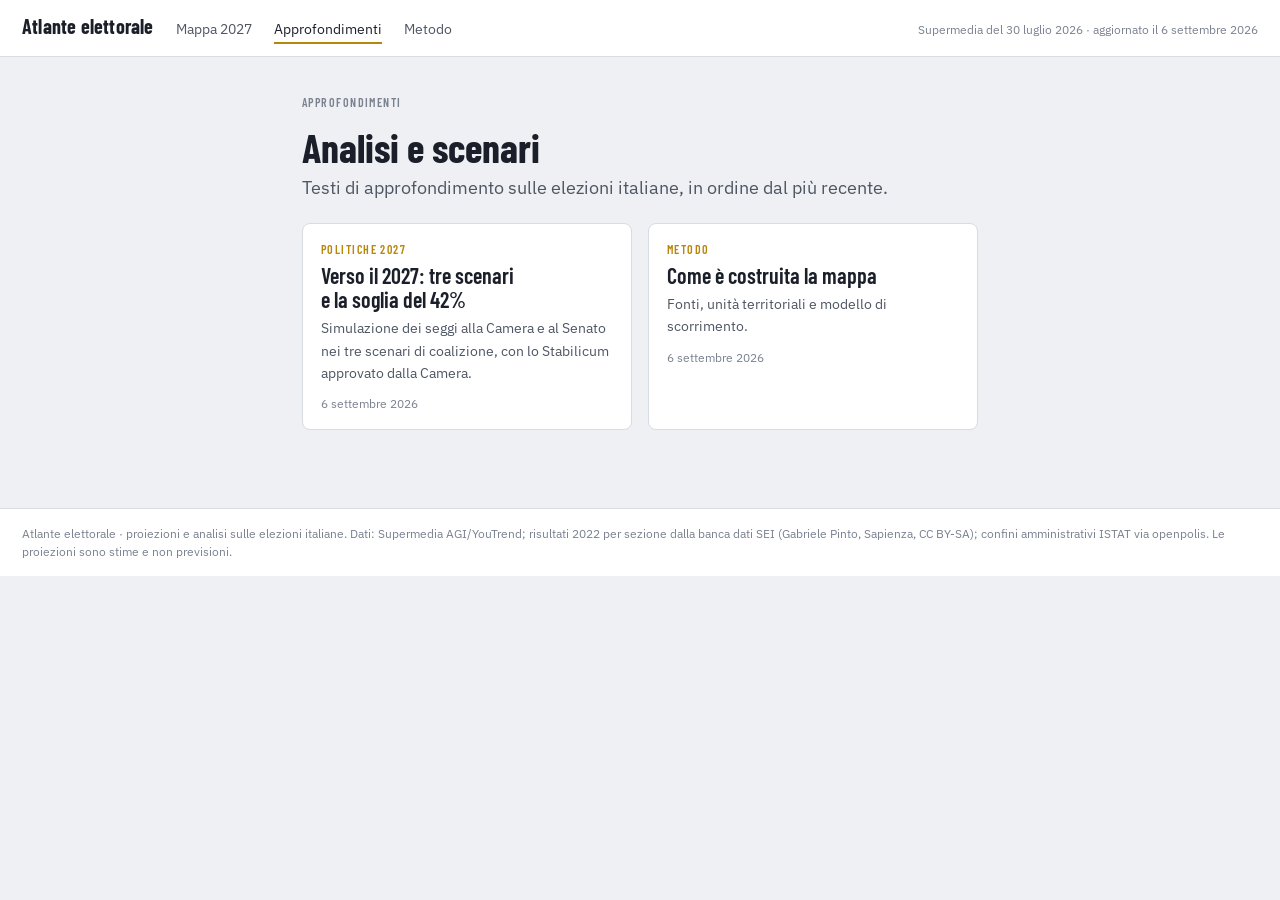
==== approfondimenti/index.html @ e2ca6565 "Add files via upload" ====
<!doctype html>
<html lang="it">
<head>
<meta charset="utf-8">
<meta name="viewport" content="width=device-width,initial-scale=1">
<title>Approfondimenti · Atlante elettorale</title>
<meta name="description" content="Analisi e scenari sulle elezioni italiane.">
<link rel="stylesheet" href="https://fonts.googleapis.com/css2?family=Barlow+Condensed:wght@500;600;700&family=IBM+Plex+Sans:ital,wght@0,400;0,500;0,600;1,400&display=swap">
<link rel="stylesheet" href="../assets/site.css">
</head>
<body><nav class="site-nav">
  <a class="brand" href="../index.html">Atlante elettorale</a>
  <a class="item" href="../mappa/index.html">Mappa 2027</a>
  <a class="item" href="../approfondimenti/index.html" aria-current="page">Approfondimenti</a>
  <a class="item" href="../approfondimenti/metodo.html">Metodo</a>
  <span class="right" id="site-updated"></span>
</nav><main class="prose">
<div class="meta">Approfondimenti</div>
<h1>Analisi e scenari</h1>
<p class="lede">Testi di approfondimento sulle elezioni italiane, in ordine dal più recente.</p>
<div class="cards">
  <a class="card" href="scenari-2027.html"><div class="k">Politiche 2027</div><h3>Verso il 2027: tre scenari e la soglia del 42%</h3><p>Simulazione dei seggi alla Camera e al Senato nei tre scenari di coalizione, con lo Stabilicum approvato dalla Camera.</p><div class="d">6 settembre 2026</div></a>
  <a class="card" href="metodo.html"><div class="k">Metodo</div><h3>Come è costruita la mappa</h3><p>Fonti, unità territoriali e modello di scorrimento.</p><div class="d">6 settembre 2026</div></a>
</div>
</main><footer class="site-footer">Atlante elettorale · proiezioni e analisi sulle elezioni italiane. Dati: Supermedia AGI/YouTrend; risultati 2022 per sezione dalla banca dati SEI (Gabriele Pinto, Sapienza, CC BY-SA); confini amministrativi ISTAT via openpolis. Le proiezioni sono stime e non previsioni.</footer><script>
fetch('../data/scenario.json?t='+Date.now()).then(r=>r.json()).then(s=>{const e=document.getElementById('site-updated'); if(e) e.textContent='Supermedia del '+s.supermedia.label+' · aggiornato il '+s.updatedLabel; document.querySelectorAll('[data-scenario]').forEach(x=>x.textContent=s.supermedia.label);}).catch(()=>{});
</script>
</body>
</html>
---- assets/site.css ----
/* Atlante elettorale — foglio di stile condiviso */

:root{
  --ground:#EEF0F3; --panel:#FFFFFF; --panel2:#F7F8FA; --line:#D7DBE2; --line2:#E6E9EE;
  --ink:#1B1F2A; --ink2:#4E5563; --muted:#7A8190;
  --csx:#C5303A; --cdx:#2C5AA8; --fn:#6E5A3B; --centro:#C99A2E; --other:#9AA1B1;
  --accent:#B8860B; --focus:#B8860B;
  --sel:#1B1F2A;
  --shadow:0 1px 2px rgba(20,25,40,.06),0 8px 24px rgba(20,25,40,.08);
}
@media (prefers-color-scheme:dark){
  :root:not([data-theme="light"]){
    --ground:#12151D; --panel:#1A1E29; --panel2:#20252F; --line:#2F3542; --line2:#272C38;
    --ink:#E9EBF0; --ink2:#B8BEC9; --muted:#8B93A3;
    --csx:#E0505A; --cdx:#5B87D6; --fn:#B39268; --centro:#D9B04C; --other:#6F7787;
    --accent:#D9B04C; --focus:#D9B04C; --sel:#F3F4F7;
    --shadow:0 1px 2px rgba(0,0,0,.4),0 8px 24px rgba(0,0,0,.35);
  }
}
:root[data-theme="dark"]{
  --ground:#12151D; --panel:#1A1E29; --panel2:#20252F; --line:#2F3542; --line2:#272C38;
  --ink:#E9EBF0; --ink2:#B8BEC9; --muted:#8B93A3;
  --csx:#E0505A; --cdx:#5B87D6; --fn:#B39268; --centro:#D9B04C; --other:#6F7787;
  --accent:#D9B04C; --focus:#D9B04C; --sel:#F3F4F7;
  --shadow:0 1px 2px rgba(0,0,0,.4),0 8px 24px rgba(0,0,0,.35);
}
*{box-sizing:border-box}
html,body{height:100%}
body{margin:0;background:var(--ground);color:var(--ink);font-family:"IBM Plex Sans",system-ui,-apple-system,"Segoe UI",Roboto,sans-serif;font-size:14px;line-height:1.45;-webkit-font-smoothing:antialiased}
h1,h2,h3{font-family:"Barlow Condensed","Arial Narrow",Arial,sans-serif;text-wrap:balance;margin:0}
.num{font-variant-numeric:tabular-nums}
a{color:inherit}
button{font:inherit;color:inherit}
:focus-visible{outline:2px solid var(--focus);outline-offset:2px}

.site-nav{display:flex;flex-wrap:wrap;align-items:baseline;gap:6px 22px;padding:12px 22px;border-bottom:1px solid var(--line);background:var(--panel)}
.site-nav .brand{font-family:"Barlow Condensed",Arial,sans-serif;font-weight:700;font-size:20px;letter-spacing:.01em;text-decoration:none;color:var(--ink)}
.site-nav a.item{color:var(--ink2);text-decoration:none;font-size:13.5px;padding:2px 0;border-bottom:2px solid transparent}
.site-nav a.item:hover,.site-nav a.item[aria-current="page"]{color:var(--ink);border-bottom-color:var(--accent)}
.site-nav .right{margin-left:auto;font-size:12px;color:var(--muted)}
.site-footer{border-top:1px solid var(--line);background:var(--panel);padding:16px 22px;font-size:12px;color:var(--muted)}
.site-footer a{color:inherit}
.prose{max-width:72ch;margin:0 auto;padding:36px 22px 60px;font-size:16px;line-height:1.6}
.prose h1{font-size:40px;font-weight:700;line-height:1.05;margin:0 0 6px}
.prose h2{font-size:26px;font-weight:600;margin:34px 0 8px}
.prose .lede{font-size:18px;color:var(--ink2);margin:0 0 20px}
.prose .meta{font-family:"Barlow Condensed",Arial,sans-serif;font-weight:600;font-size:12px;letter-spacing:.12em;text-transform:uppercase;color:var(--muted);margin-bottom:14px}
.prose p{margin:0 0 14px}
.prose table{width:100%;border-collapse:collapse;margin:14px 0 20px;font-size:14px;font-variant-numeric:tabular-nums}
.prose th{font-family:"Barlow Condensed",Arial,sans-serif;font-weight:600;letter-spacing:.06em;text-transform:uppercase;font-size:12px;color:var(--muted);text-align:left;padding:6px 8px 4px;border-bottom:1px solid var(--line)}
.prose td{padding:5px 8px;border-bottom:1px solid var(--line2)}
.prose th.n,.prose td.n{text-align:right}
.prose tr.tot td{font-weight:600;border-top:1px solid var(--line)}
.prose .tablewrap{overflow-x:auto}
.cards{display:grid;grid-template-columns:repeat(auto-fill,minmax(280px,1fr));gap:16px;margin:18px 0}
.card{display:block;text-decoration:none;color:inherit;border:1px solid var(--line);border-radius:8px;background:var(--panel);padding:16px 18px}
.card:hover{border-color:var(--ink2)}
.card .k{font-family:"Barlow Condensed",Arial,sans-serif;font-weight:600;font-size:12px;letter-spacing:.12em;text-transform:uppercase;color:var(--accent)}
.card h3{font-family:"Barlow Condensed",Arial,sans-serif;font-size:22px;font-weight:600;margin:4px 0 6px;line-height:1.1}
.card p{margin:0;font-size:14px;color:var(--ink2)}
.card .d{margin-top:10px;font-size:12px;color:var(--muted)}
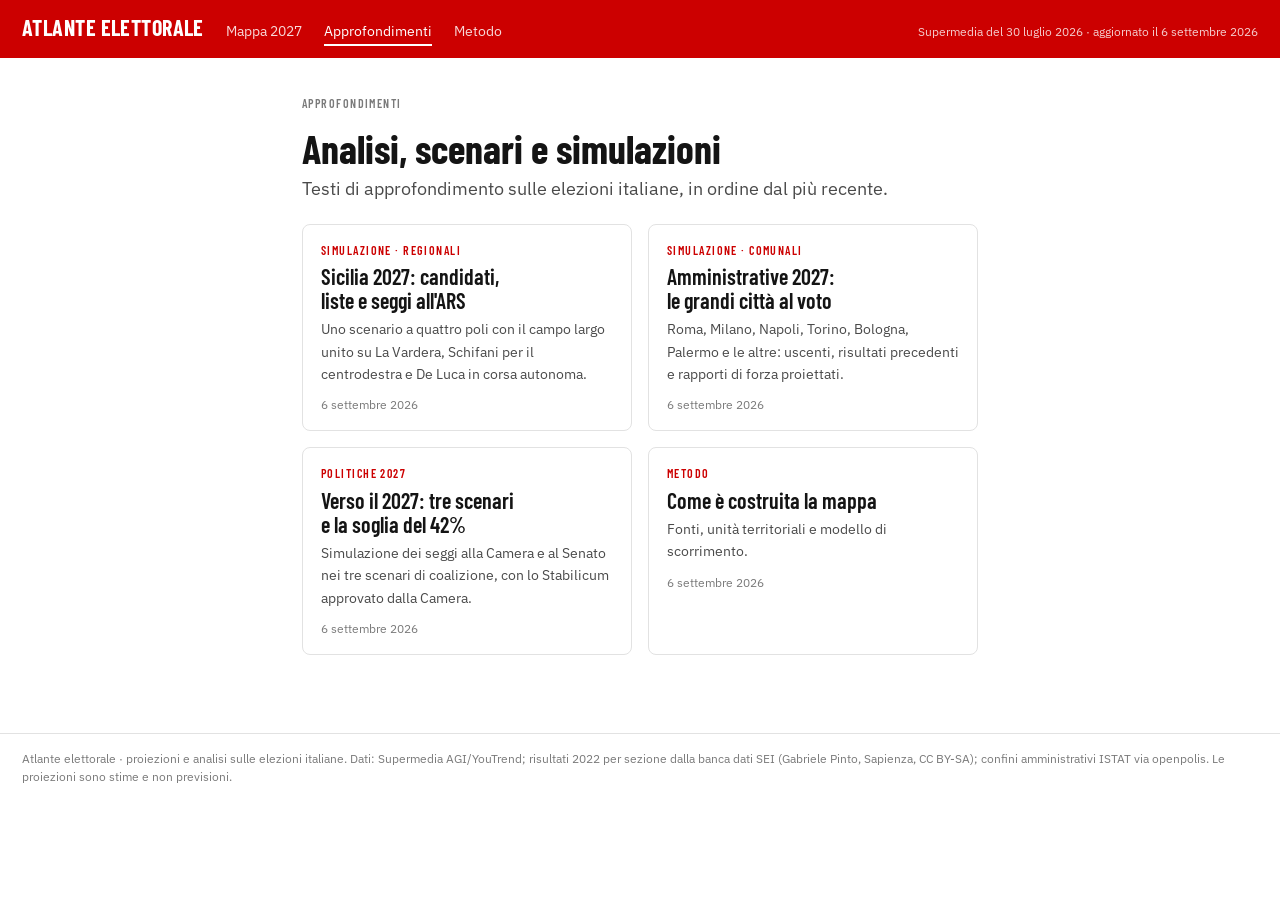
==== commit 0ac40318: "Add files via upload" ====
--- a/approfondimenti/index.html
+++ b/approfondimenti/index.html
@@ -4,7 +4,7 @@
 <meta charset="utf-8">
 <meta name="viewport" content="width=device-width,initial-scale=1">
 <title>Approfondimenti · Atlante elettorale</title>
-<meta name="description" content="Analisi e scenari sulle elezioni italiane.">
+<meta name="description" content="Analisi, scenari e simulazioni sulle elezioni italiane.">
 <link rel="stylesheet" href="https://fonts.googleapis.com/css2?family=Barlow+Condensed:wght@500;600;700&family=IBM+Plex+Sans:ital,wght@0,400;0,500;0,600;1,400&display=swap">
 <link rel="stylesheet" href="../assets/site.css">
 </head>
@@ -16,14 +16,24 @@
   <span class="right" id="site-updated"></span>
 </nav><main class="prose">
 <div class="meta">Approfondimenti</div>
-<h1>Analisi e scenari</h1>
+<h1>Analisi, scenari e simulazioni</h1>
 <p class="lede">Testi di approfondimento sulle elezioni italiane, in ordine dal più recente.</p>
 <div class="cards">
+  <a class="card" href="regionali-sicilia-2027.html"><div class="k">Simulazione · Regionali</div><h3>Sicilia 2027: candidati, liste e seggi all'ARS</h3><p>Uno scenario a quattro poli con il campo largo unito su La Vardera, Schifani per il centrodestra e De Luca in corsa autonoma.</p><div class="d">6 settembre 2026</div></a>
+  <a class="card" href="amministrative-2027.html"><div class="k">Simulazione · Comunali</div><h3>Amministrative 2027: le grandi città al voto</h3><p>Roma, Milano, Napoli, Torino, Bologna, Palermo e le altre: uscenti, risultati precedenti e rapporti di forza proiettati.</p><div class="d">6 settembre 2026</div></a>
   <a class="card" href="scenari-2027.html"><div class="k">Politiche 2027</div><h3>Verso il 2027: tre scenari e la soglia del 42%</h3><p>Simulazione dei seggi alla Camera e al Senato nei tre scenari di coalizione, con lo Stabilicum approvato dalla Camera.</p><div class="d">6 settembre 2026</div></a>
   <a class="card" href="metodo.html"><div class="k">Metodo</div><h3>Come è costruita la mappa</h3><p>Fonti, unità territoriali e modello di scorrimento.</p><div class="d">6 settembre 2026</div></a>
 </div>
 </main><footer class="site-footer">Atlante elettorale · proiezioni e analisi sulle elezioni italiane. Dati: Supermedia AGI/YouTrend; risultati 2022 per sezione dalla banca dati SEI (Gabriele Pinto, Sapienza, CC BY-SA); confini amministrativi ISTAT via openpolis. Le proiezioni sono stime e non previsioni.</footer><script>
 fetch('../data/scenario.json?t='+Date.now()).then(r=>r.json()).then(s=>{const e=document.getElementById('site-updated'); if(e) e.textContent='Supermedia del '+s.supermedia.label+' · aggiornato il '+s.updatedLabel; document.querySelectorAll('[data-scenario]').forEach(x=>x.textContent=s.supermedia.label);}).catch(()=>{});
+(function(){
+  const cds=[...document.querySelectorAll('.cd[data-date]')]; if(!cds.length) return;
+  const pad=n=>String(n).padStart(2,'0');
+  function tick(){ const now=Date.now(); cds.forEach(el=>{ let d=(new Date(el.dataset.date)-now)/1000; if(d<0) d=0;
+    const v=[Math.floor(d/86400), pad(Math.floor(d%86400/3600)), pad(Math.floor(d%3600/60)), pad(Math.floor(d%60))];
+    el.querySelectorAll('b').forEach((b,i)=>b.textContent=v[i]); }); }
+  tick(); setInterval(tick,1000);
+})();
 </script>
 </body>
 </html>
--- a/assets/site.css
+++ b/assets/site.css
@@ -1,27 +1,30 @@
 /* Atlante elettorale — foglio di stile condiviso */
 
 :root{
-  --ground:#EEF0F3; --panel:#FFFFFF; --panel2:#F7F8FA; --line:#D7DBE2; --line2:#E6E9EE;
-  --ink:#1B1F2A; --ink2:#4E5563; --muted:#7A8190;
-  --csx:#C5303A; --cdx:#2C5AA8; --fn:#6E5A3B; --centro:#C99A2E; --other:#9AA1B1;
-  --accent:#B8860B; --focus:#B8860B;
-  --sel:#1B1F2A;
+  --ground:#FFFFFF; --panel:#FFFFFF; --panel2:#F6F6F6; --line:#E2E2E2; --line2:#EEEEEE;
+  --ink:#141414; --ink2:#4A4A4A; --muted:#7A7A7A;
+  --brand:#CC0000; --brand2:#A80000; --onbrand:#FFFFFF;
+  --csx:#D0202A; --cdx:#1F4E9C; --fn:#6E5A3B; --centro:#C99A2E; --other:#9A9A9A;
+  --accent:#CC0000; --focus:#CC0000;
+  --sel:#141414;
   --shadow:0 1px 2px rgba(20,25,40,.06),0 8px 24px rgba(20,25,40,.08);
 }
 @media (prefers-color-scheme:dark){
   :root:not([data-theme="light"]){
-    --ground:#12151D; --panel:#1A1E29; --panel2:#20252F; --line:#2F3542; --line2:#272C38;
-    --ink:#E9EBF0; --ink2:#B8BEC9; --muted:#8B93A3;
-    --csx:#E0505A; --cdx:#5B87D6; --fn:#B39268; --centro:#D9B04C; --other:#6F7787;
-    --accent:#D9B04C; --focus:#D9B04C; --sel:#F3F4F7;
+    --ground:#111111; --panel:#1A1A1A; --panel2:#222222; --line:#333333; --line2:#2A2A2A;
+    --ink:#F2F2F2; --ink2:#C4C4C4; --muted:#8E8E8E;
+    --brand:#CC0000; --brand2:#A80000; --onbrand:#FFFFFF;
+    --csx:#E4505A; --cdx:#5B87D6; --fn:#B39268; --centro:#D9B04C; --other:#6F6F6F;
+    --accent:#FF4D4D; --focus:#FF4D4D; --sel:#F3F3F3;
     --shadow:0 1px 2px rgba(0,0,0,.4),0 8px 24px rgba(0,0,0,.35);
   }
 }
 :root[data-theme="dark"]{
-  --ground:#12151D; --panel:#1A1E29; --panel2:#20252F; --line:#2F3542; --line2:#272C38;
-  --ink:#E9EBF0; --ink2:#B8BEC9; --muted:#8B93A3;
-  --csx:#E0505A; --cdx:#5B87D6; --fn:#B39268; --centro:#D9B04C; --other:#6F7787;
-  --accent:#D9B04C; --focus:#D9B04C; --sel:#F3F4F7;
+  --ground:#111111; --panel:#1A1A1A; --panel2:#222222; --line:#333333; --line2:#2A2A2A;
+  --ink:#F2F2F2; --ink2:#C4C4C4; --muted:#8E8E8E;
+  --brand:#CC0000; --brand2:#A80000; --onbrand:#FFFFFF;
+  --csx:#E4505A; --cdx:#5B87D6; --fn:#B39268; --centro:#D9B04C; --other:#6F6F6F;
+  --accent:#FF4D4D; --focus:#FF4D4D; --sel:#F3F3F3;
   --shadow:0 1px 2px rgba(0,0,0,.4),0 8px 24px rgba(0,0,0,.35);
 }
 *{box-sizing:border-box}
@@ -33,11 +36,15 @@
 button{font:inherit;color:inherit}
 :focus-visible{outline:2px solid var(--focus);outline-offset:2px}
 
-.site-nav{display:flex;flex-wrap:wrap;align-items:baseline;gap:6px 22px;padding:12px 22px;border-bottom:1px solid var(--line);background:var(--panel)}
-.site-nav .brand{font-family:"Barlow Condensed",Arial,sans-serif;font-weight:700;font-size:20px;letter-spacing:.01em;text-decoration:none;color:var(--ink)}
-.site-nav a.item{color:var(--ink2);text-decoration:none;font-size:13.5px;padding:2px 0;border-bottom:2px solid transparent}
-.site-nav a.item:hover,.site-nav a.item[aria-current="page"]{color:var(--ink);border-bottom-color:var(--accent)}
-.site-nav .right{margin-left:auto;font-size:12px;color:var(--muted)}
+.site-nav{display:flex;flex-wrap:wrap;align-items:baseline;gap:6px 22px;padding:12px 22px;background:var(--brand);color:var(--onbrand)}
+.site-nav .brand{font-family:"Barlow Condensed",Arial,sans-serif;font-weight:700;font-size:22px;letter-spacing:.02em;text-transform:uppercase;text-decoration:none;color:var(--onbrand)}
+.site-nav a.item{color:rgba(255,255,255,.85);text-decoration:none;font-size:13.5px;padding:2px 0;border-bottom:2px solid transparent}
+.site-nav a.item:hover,.site-nav a.item[aria-current="page"]{color:#fff;border-bottom-color:#fff}
+.site-nav .right{margin-left:auto;font-size:12px;color:rgba(255,255,255,.8)}
+.site-footer{border-top:3px solid var(--brand)}
+.prose h1{color:var(--ink)}
+.prose .meta,.card .k{color:var(--brand)}
+.card:hover{border-color:var(--brand)}
 .site-footer{border-top:1px solid var(--line);background:var(--panel);padding:16px 22px;font-size:12px;color:var(--muted)}
 .site-footer a{color:inherit}
 .prose{max-width:72ch;margin:0 auto;padding:36px 22px 60px;font-size:16px;line-height:1.6}
@@ -59,3 +66,28 @@
 .card h3{font-family:"Barlow Condensed",Arial,sans-serif;font-size:22px;font-weight:600;margin:4px 0 6px;line-height:1.1}
 .card p{margin:0;font-size:14px;color:var(--ink2)}
 .card .d{margin-top:10px;font-size:12px;color:var(--muted)}
+
+.eyebrow{font-family:"Barlow Condensed",Arial,sans-serif;font-weight:600;font-size:12px;letter-spacing:.12em;text-transform:uppercase;color:var(--brand)}
+/* home */
+.home{display:grid;grid-template-columns:minmax(0,1fr) 340px;gap:32px;max-width:1180px;margin:0 auto;padding:32px 22px 60px}
+@media (max-width:960px){.home{grid-template-columns:1fr}}
+.home .prose{padding:0;margin:0;max-width:none}
+.agenda{border-top:4px solid var(--brand);padding-top:12px}
+.agenda .eyebrow{margin-bottom:10px}
+.evt{display:grid;grid-template-columns:96px 1fr;gap:12px;align-items:center;border:1px solid var(--line);border-radius:8px;padding:12px;margin-bottom:12px;background:var(--panel);text-decoration:none;color:inherit}
+a.evt:hover{border-color:var(--brand)}
+.evt.soft{opacity:.85}
+.evt .shape{width:96px;height:96px;display:block}
+.evt .shape path{fill:var(--panel2);stroke:var(--ink2);stroke-width:1.2;stroke-linejoin:round}
+.evt .shape .hl{fill:var(--brand);stroke:var(--brand2)}
+.evt .shape circle{fill:var(--brand);stroke:#fff;stroke-width:.8}
+.evt .t{font-family:"Barlow Condensed",Arial,sans-serif;font-weight:700;font-size:19px;line-height:1.05}
+.evt .s{font-size:12.5px;color:var(--ink2);margin-top:2px}
+.evt .cd{display:flex;gap:8px;margin-top:8px;font-variant-numeric:tabular-nums}
+.evt .cd span{display:flex;flex-direction:column;align-items:center;min-width:40px;background:var(--brand);color:#fff;border-radius:5px;padding:4px 4px 3px}
+.evt .cd b{font-family:"Barlow Condensed",Arial,sans-serif;font-size:20px;font-weight:700;line-height:1}
+.evt .cd i{font-style:normal;font-size:9.5px;letter-spacing:.08em;text-transform:uppercase;opacity:.85}
+.evt .when{margin-top:8px;font-family:"Barlow Condensed",Arial,sans-serif;font-weight:600;font-size:15px;color:var(--brand)}
+.evt .note{font-size:11.5px;color:var(--muted);margin-top:3px}
+.agenda .more{font-size:12.5px;color:var(--ink2);margin-top:6px}
+.agenda .more b{color:var(--ink)}
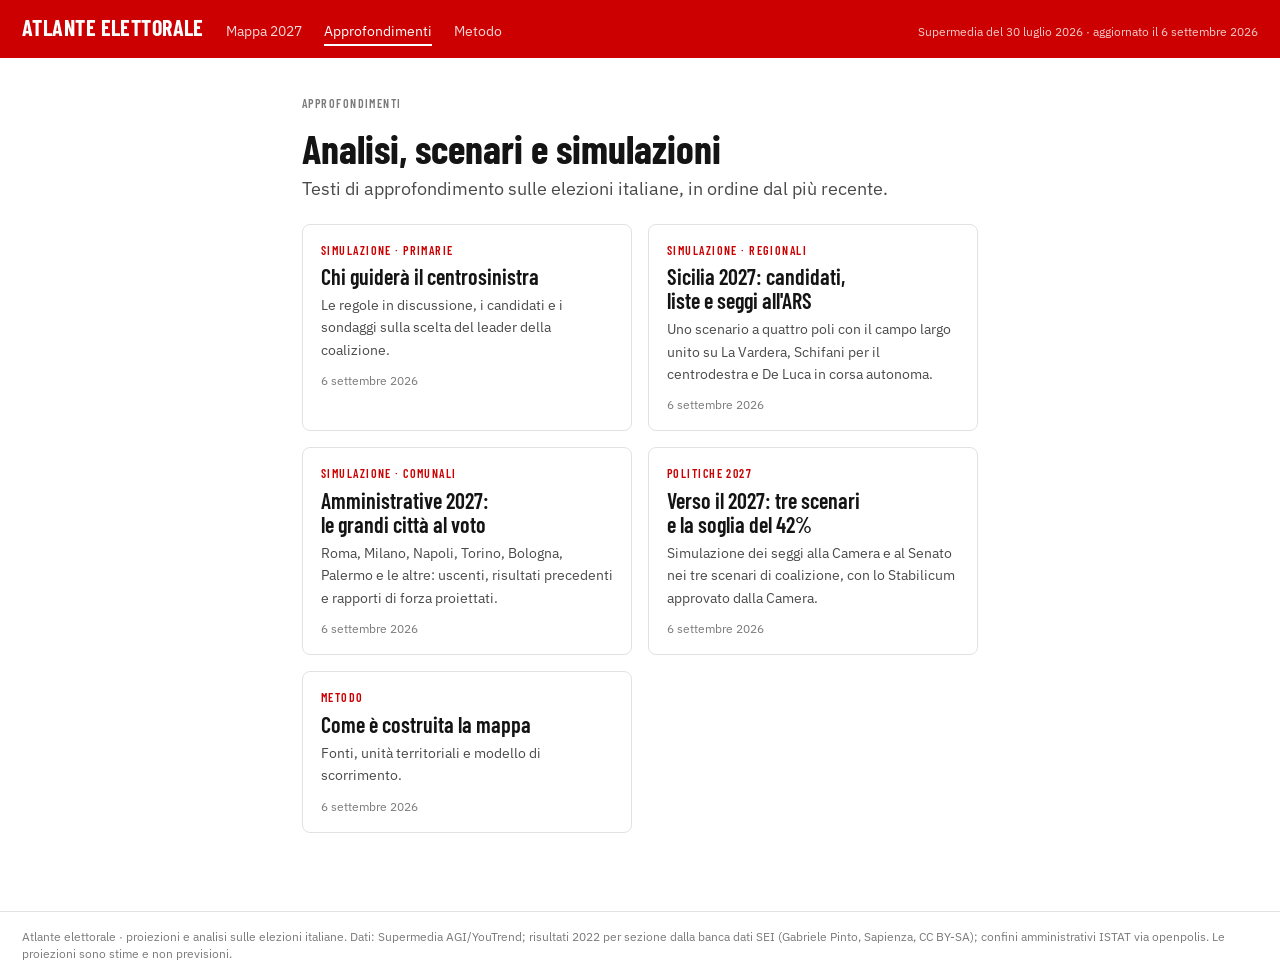
==== commit 74395cea: "Add files via upload" ====
--- a/approfondimenti/index.html
+++ b/approfondimenti/index.html
@@ -19,7 +19,7 @@
 <h1>Analisi, scenari e simulazioni</h1>
 <p class="lede">Testi di approfondimento sulle elezioni italiane, in ordine dal più recente.</p>
 <div class="cards">
-  <a class="card" href="regionali-sicilia-2027.html"><div class="k">Simulazione · Regionali</div><h3>Sicilia 2027: candidati, liste e seggi all'ARS</h3><p>Uno scenario a quattro poli con il campo largo unito su La Vardera, Schifani per il centrodestra e De Luca in corsa autonoma.</p><div class="d">6 settembre 2026</div></a>
+  <a class="card" href="primarie-centrosinistra-2027.html"><div class="k">Simulazione · Primarie</div><h3>Chi guiderà il centrosinistra</h3><p>Le regole in discussione, i candidati e i sondaggi sulla scelta del leader della coalizione.</p><div class="d">6 settembre 2026</div></a><a class="card" href="regionali-sicilia-2027.html"><div class="k">Simulazione · Regionali</div><h3>Sicilia 2027: candidati, liste e seggi all'ARS</h3><p>Uno scenario a quattro poli con il campo largo unito su La Vardera, Schifani per il centrodestra e De Luca in corsa autonoma.</p><div class="d">6 settembre 2026</div></a>
   <a class="card" href="amministrative-2027.html"><div class="k">Simulazione · Comunali</div><h3>Amministrative 2027: le grandi città al voto</h3><p>Roma, Milano, Napoli, Torino, Bologna, Palermo e le altre: uscenti, risultati precedenti e rapporti di forza proiettati.</p><div class="d">6 settembre 2026</div></a>
   <a class="card" href="scenari-2027.html"><div class="k">Politiche 2027</div><h3>Verso il 2027: tre scenari e la soglia del 42%</h3><p>Simulazione dei seggi alla Camera e al Senato nei tre scenari di coalizione, con lo Stabilicum approvato dalla Camera.</p><div class="d">6 settembre 2026</div></a>
   <a class="card" href="metodo.html"><div class="k">Metodo</div><h3>Come è costruita la mappa</h3><p>Fonti, unità territoriali e modello di scorrimento.</p><div class="d">6 settembre 2026</div></a>
--- a/assets/site.css
+++ b/assets/site.css
@@ -91,3 +91,33 @@
 .evt .note{font-size:11.5px;color:var(--muted);margin-top:3px}
 .agenda .more{font-size:12.5px;color:var(--ink2);margin-top:6px}
 .agenda .more b{color:var(--ink)}
+
+/* strip supermedia (home) */
+.supermedia{margin:22px 0 6px;padding:14px 0 8px;border-top:3px solid var(--brand);border-bottom:1px solid var(--line)}
+.supermedia .eyebrow{margin-bottom:10px}
+.supermedia .nat{display:grid;grid-template-columns:repeat(2,minmax(0,1fr));gap:14px 24px;--mul:2;--cmul:1}
+@media (max-width:680px){.supermedia .nat{grid-template-columns:1fr;--mul:.8;--cmul:.8;gap:12px}}
+.supermedia .nat .t{display:flex;align-items:stretch;gap:12px;padding:0}
+.supermedia .nat .t .bar{flex:none;border-radius:0;min-width:4px}
+.supermedia .nat .t .txt{min-width:0;display:flex;flex-direction:column;justify-content:center}
+.supermedia .nat .t .r{display:flex;align-items:baseline;gap:8px;min-width:0}
+.supermedia .nat .t.coal{grid-column:1 / -1;margin-top:8px;padding-top:10px;border-top:1px solid var(--line2)}
+.supermedia .nat .t.coal .v{font-size:29px}
+.supermedia .nat .t.coal .l{font-size:13px;letter-spacing:.02em;color:var(--ink2)}
+.supermedia .nat .t .l{font-size:12px;color:var(--muted);white-space:nowrap;overflow:hidden;text-overflow:ellipsis;line-height:1.15}
+.supermedia .nat .t .v{font-family:"Barlow Condensed",Arial,sans-serif;font-size:23px;font-weight:600;line-height:1.05;font-variant-numeric:tabular-nums;letter-spacing:.01em}
+.supermedia .nat .t .d{font-size:11.5px;font-weight:600;font-variant-numeric:tabular-nums;white-space:nowrap}
+.supermedia .nat .t .s{font-size:11.5px;color:var(--muted);white-space:nowrap;font-variant-numeric:tabular-nums;border-left:1px solid var(--line);padding-left:8px}
+.supermedia .nat .t .s i{font-style:normal;opacity:.65}
+.supermedia .nat .t .s .sg{font-weight:inherit}
+@media (max-width:680px){.supermedia .nat .t .s{padding-left:6px}.supermedia .nat .t .s .sg{display:none}}
+.supermedia .nat .t.coal .s{font-size:12.5px;color:var(--ink2);font-weight:600}
+.sm-cap{margin:14px 0 0;font-size:12px;color:var(--ink2);line-height:1.5}
+.sm-cap b{color:var(--ink)}
+.supermedia .nat .t .d .ar{font-size:9px;margin-right:2px;vertical-align:1px}
+.supermedia .nat .t .d.up{color:#1B7F3B}
+.supermedia .nat .t .d.down{color:#C1121F}
+.supermedia .nat .t .d.same{color:var(--muted);font-weight:500}
+@media (prefers-color-scheme:dark){:root:not([data-theme="light"]) .supermedia .nat .t .d.up{color:#4ADE80}:root:not([data-theme="light"]) .supermedia .nat .t .d.down{color:#F87171}}
+:root[data-theme="dark"] .supermedia .nat .t .d.up{color:#4ADE80}
+:root[data-theme="dark"] .supermedia .nat .t .d.down{color:#F87171}
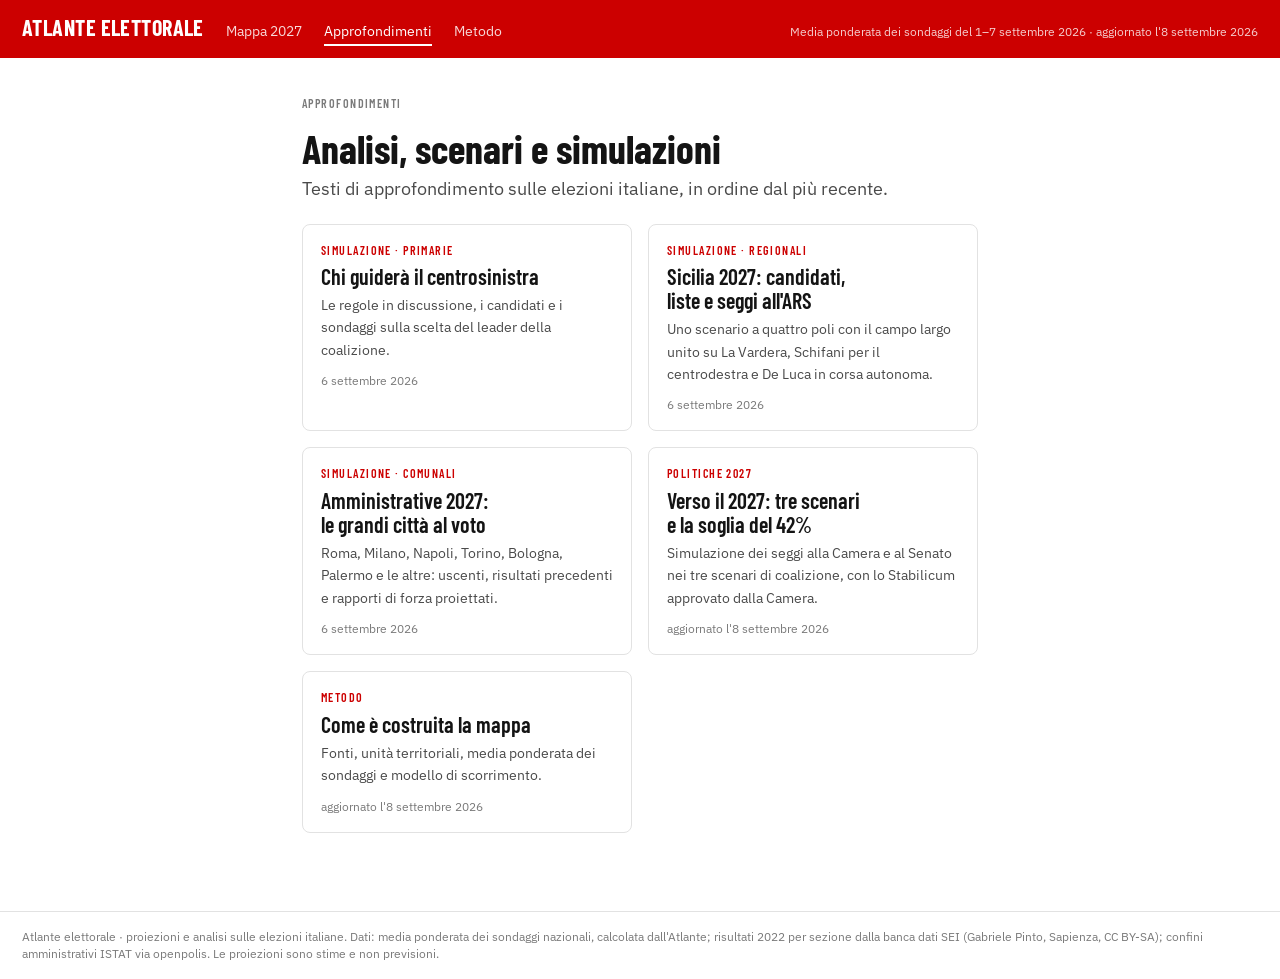
==== commit b01087f0: "Add files via upload" ====
--- a/approfondimenti/index.html
+++ b/approfondimenti/index.html
@@ -21,11 +21,11 @@
 <div class="cards">
   <a class="card" href="primarie-centrosinistra-2027.html"><div class="k">Simulazione · Primarie</div><h3>Chi guiderà il centrosinistra</h3><p>Le regole in discussione, i candidati e i sondaggi sulla scelta del leader della coalizione.</p><div class="d">6 settembre 2026</div></a><a class="card" href="regionali-sicilia-2027.html"><div class="k">Simulazione · Regionali</div><h3>Sicilia 2027: candidati, liste e seggi all'ARS</h3><p>Uno scenario a quattro poli con il campo largo unito su La Vardera, Schifani per il centrodestra e De Luca in corsa autonoma.</p><div class="d">6 settembre 2026</div></a>
   <a class="card" href="amministrative-2027.html"><div class="k">Simulazione · Comunali</div><h3>Amministrative 2027: le grandi città al voto</h3><p>Roma, Milano, Napoli, Torino, Bologna, Palermo e le altre: uscenti, risultati precedenti e rapporti di forza proiettati.</p><div class="d">6 settembre 2026</div></a>
-  <a class="card" href="scenari-2027.html"><div class="k">Politiche 2027</div><h3>Verso il 2027: tre scenari e la soglia del 42%</h3><p>Simulazione dei seggi alla Camera e al Senato nei tre scenari di coalizione, con lo Stabilicum approvato dalla Camera.</p><div class="d">6 settembre 2026</div></a>
-  <a class="card" href="metodo.html"><div class="k">Metodo</div><h3>Come è costruita la mappa</h3><p>Fonti, unità territoriali e modello di scorrimento.</p><div class="d">6 settembre 2026</div></a>
+  <a class="card" href="scenari-2027.html"><div class="k">Politiche 2027</div><h3>Verso il 2027: tre scenari e la soglia del 42%</h3><p>Simulazione dei seggi alla Camera e al Senato nei tre scenari di coalizione, con lo Stabilicum approvato dalla Camera.</p><div class="d">aggiornato l'8 settembre 2026</div></a>
+  <a class="card" href="metodo.html"><div class="k">Metodo</div><h3>Come è costruita la mappa</h3><p>Fonti, unità territoriali, media ponderata dei sondaggi e modello di scorrimento.</p><div class="d">aggiornato l'8 settembre 2026</div></a>
 </div>
-</main><footer class="site-footer">Atlante elettorale · proiezioni e analisi sulle elezioni italiane. Dati: Supermedia AGI/YouTrend; risultati 2022 per sezione dalla banca dati SEI (Gabriele Pinto, Sapienza, CC BY-SA); confini amministrativi ISTAT via openpolis. Le proiezioni sono stime e non previsioni.</footer><script>
-fetch('../data/scenario.json?t='+Date.now()).then(r=>r.json()).then(s=>{const e=document.getElementById('site-updated'); if(e) e.textContent='Supermedia del '+s.supermedia.label+' · aggiornato il '+s.updatedLabel; document.querySelectorAll('[data-scenario]').forEach(x=>x.textContent=s.supermedia.label);}).catch(()=>{});
+</main><footer class="site-footer">Atlante elettorale · proiezioni e analisi sulle elezioni italiane. Dati: media ponderata dei sondaggi nazionali, calcolata dall'Atlante; risultati 2022 per sezione dalla banca dati SEI (Gabriele Pinto, Sapienza, CC BY-SA); confini amministrativi ISTAT via openpolis. Le proiezioni sono stime e non previsioni.</footer><script>
+fetch('../data/scenario.json?t='+Date.now()).then(r=>r.json()).then(s=>{const e=document.getElementById('site-updated'); if(e) e.textContent='Media ponderata dei sondaggi del '+s.media.label+' · aggiornato '+(/^(8|11|[aeiou])/i.test(s.updatedLabel)?"l'":'il ')+s.updatedLabel; document.querySelectorAll('[data-scenario]').forEach(x=>x.textContent=s.media.label);}).catch(()=>{});
 (function(){
   const cds=[...document.querySelectorAll('.cd[data-date]')]; if(!cds.length) return;
   const pad=n=>String(n).padStart(2,'0');
--- a/assets/site.css
+++ b/assets/site.css
@@ -70,6 +70,7 @@
 .eyebrow{font-family:"Barlow Condensed",Arial,sans-serif;font-weight:600;font-size:12px;letter-spacing:.12em;text-transform:uppercase;color:var(--brand)}
 /* home */
 .home{display:grid;grid-template-columns:minmax(0,1fr) 340px;gap:32px;max-width:1180px;margin:0 auto;padding:32px 22px 60px}
+.home>*{min-width:0}
 @media (max-width:960px){.home{grid-template-columns:1fr}}
 .home .prose{padding:0;margin:0;max-width:none}
 .agenda{border-top:4px solid var(--brand);padding-top:12px}
@@ -89,6 +90,7 @@
 .evt .cd i{font-style:normal;font-size:9.5px;letter-spacing:.08em;text-transform:uppercase;opacity:.85}
 .evt .when{margin-top:8px;font-family:"Barlow Condensed",Arial,sans-serif;font-weight:600;font-size:15px;color:var(--brand)}
 .evt .note{font-size:11.5px;color:var(--muted);margin-top:3px}
+@media (max-width:400px){.evt{grid-template-columns:64px 1fr;gap:10px;padding:10px}.evt .shape{width:64px;height:64px}.evt .cd{gap:5px}.evt .cd span{min-width:33px;padding:3px 3px 2px}.evt .cd b{font-size:17px}.evt .cd i{font-size:8.5px;letter-spacing:.04em}.evt .t{font-size:17px}}
 .agenda .more{font-size:12.5px;color:var(--ink2);margin-top:6px}
 .agenda .more b{color:var(--ink)}
 
@@ -101,7 +103,7 @@
 .supermedia .nat .t .bar{flex:none;border-radius:0;min-width:4px}
 .supermedia .nat .t .txt{min-width:0;display:flex;flex-direction:column;justify-content:center}
 .supermedia .nat .t .r{display:flex;align-items:baseline;gap:8px;min-width:0}
-.supermedia .nat .t.coal{grid-column:1 / -1;margin-top:8px;padding-top:10px;border-top:1px solid var(--line2)}
+.supermedia .nat .t.coal,.supermedia .nat .t.sep{grid-column:1 / -1;margin-top:8px;padding-top:10px;border-top:1px solid var(--line2)}
 .supermedia .nat .t.coal .v{font-size:29px}
 .supermedia .nat .t.coal .l{font-size:13px;letter-spacing:.02em;color:var(--ink2)}
 .supermedia .nat .t .l{font-size:12px;color:var(--muted);white-space:nowrap;overflow:hidden;text-overflow:ellipsis;line-height:1.15}
@@ -111,6 +113,7 @@
 .supermedia .nat .t .s i{font-style:normal;opacity:.65}
 .supermedia .nat .t .s .sg{font-weight:inherit}
 @media (max-width:680px){.supermedia .nat .t .s{padding-left:6px}.supermedia .nat .t .s .sg{display:none}}
+@media (max-width:400px){.supermedia .nat{--mul:.62;--cmul:.62}.supermedia .nat .t{gap:9px}.supermedia .nat .t .v{font-size:20px}.supermedia .nat .t.coal .v{font-size:25px}.supermedia .nat .t .r{gap:6px}}
 .supermedia .nat .t.coal .s{font-size:12.5px;color:var(--ink2);font-weight:600}
 .sm-cap{margin:14px 0 0;font-size:12px;color:var(--ink2);line-height:1.5}
 .sm-cap b{color:var(--ink)}
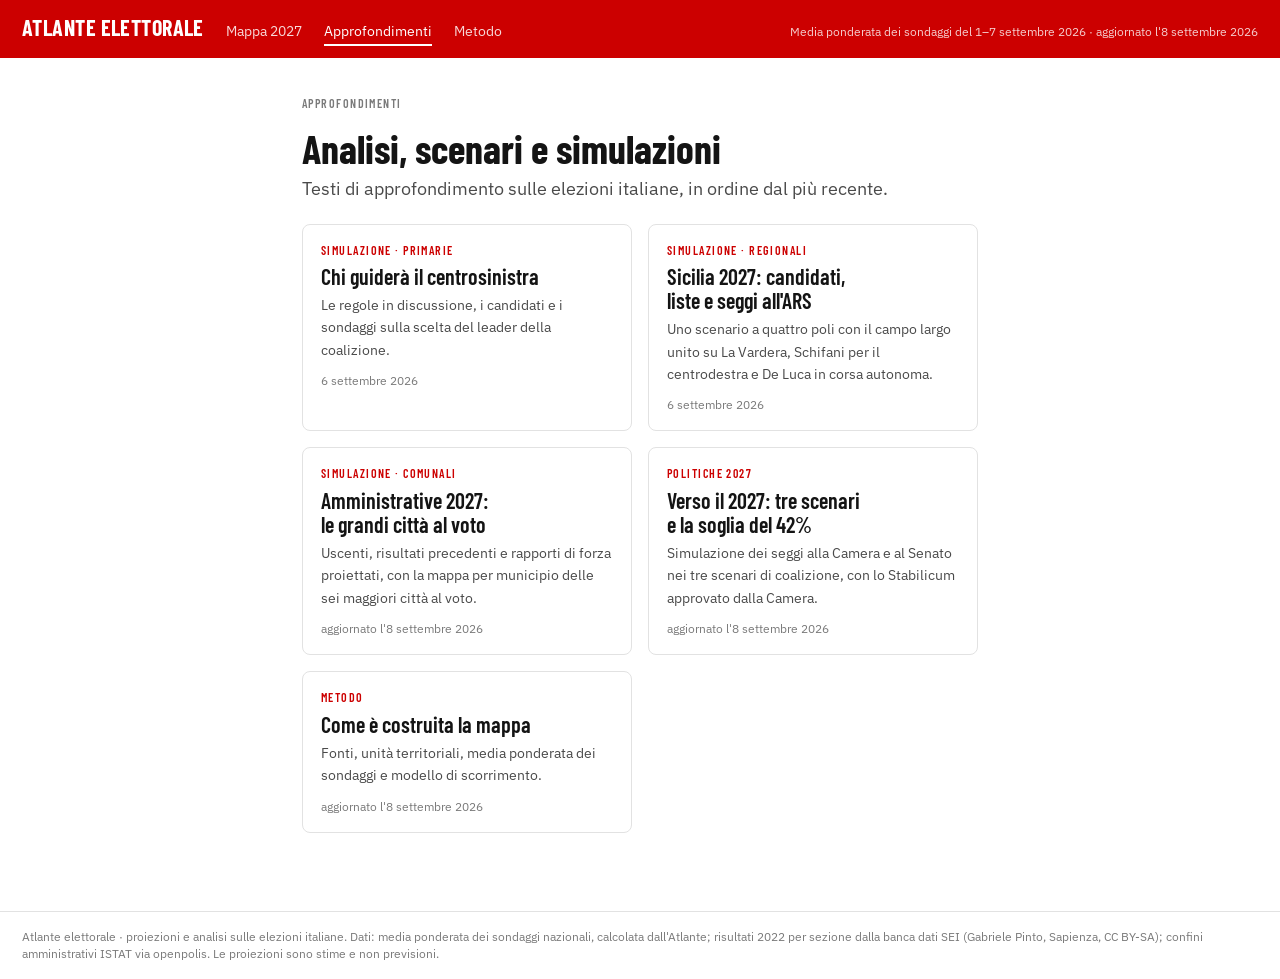
==== commit 63bfbe9f: "Add files via upload" ====
--- a/approfondimenti/index.html
+++ b/approfondimenti/index.html
@@ -20,7 +20,7 @@
 <p class="lede">Testi di approfondimento sulle elezioni italiane, in ordine dal più recente.</p>
 <div class="cards">
   <a class="card" href="primarie-centrosinistra-2027.html"><div class="k">Simulazione · Primarie</div><h3>Chi guiderà il centrosinistra</h3><p>Le regole in discussione, i candidati e i sondaggi sulla scelta del leader della coalizione.</p><div class="d">6 settembre 2026</div></a><a class="card" href="regionali-sicilia-2027.html"><div class="k">Simulazione · Regionali</div><h3>Sicilia 2027: candidati, liste e seggi all'ARS</h3><p>Uno scenario a quattro poli con il campo largo unito su La Vardera, Schifani per il centrodestra e De Luca in corsa autonoma.</p><div class="d">6 settembre 2026</div></a>
-  <a class="card" href="amministrative-2027.html"><div class="k">Simulazione · Comunali</div><h3>Amministrative 2027: le grandi città al voto</h3><p>Roma, Milano, Napoli, Torino, Bologna, Palermo e le altre: uscenti, risultati precedenti e rapporti di forza proiettati.</p><div class="d">6 settembre 2026</div></a>
+  <a class="card" href="amministrative-2027.html"><div class="k">Simulazione · Comunali</div><h3>Amministrative 2027: le grandi città al voto</h3><p>Uscenti, risultati precedenti e rapporti di forza proiettati, con la mappa per municipio delle sei maggiori città al voto.</p><div class="d">aggiornato l'8 settembre 2026</div></a>
   <a class="card" href="scenari-2027.html"><div class="k">Politiche 2027</div><h3>Verso il 2027: tre scenari e la soglia del 42%</h3><p>Simulazione dei seggi alla Camera e al Senato nei tre scenari di coalizione, con lo Stabilicum approvato dalla Camera.</p><div class="d">aggiornato l'8 settembre 2026</div></a>
   <a class="card" href="metodo.html"><div class="k">Metodo</div><h3>Come è costruita la mappa</h3><p>Fonti, unità territoriali, media ponderata dei sondaggi e modello di scorrimento.</p><div class="d">aggiornato l'8 settembre 2026</div></a>
 </div>
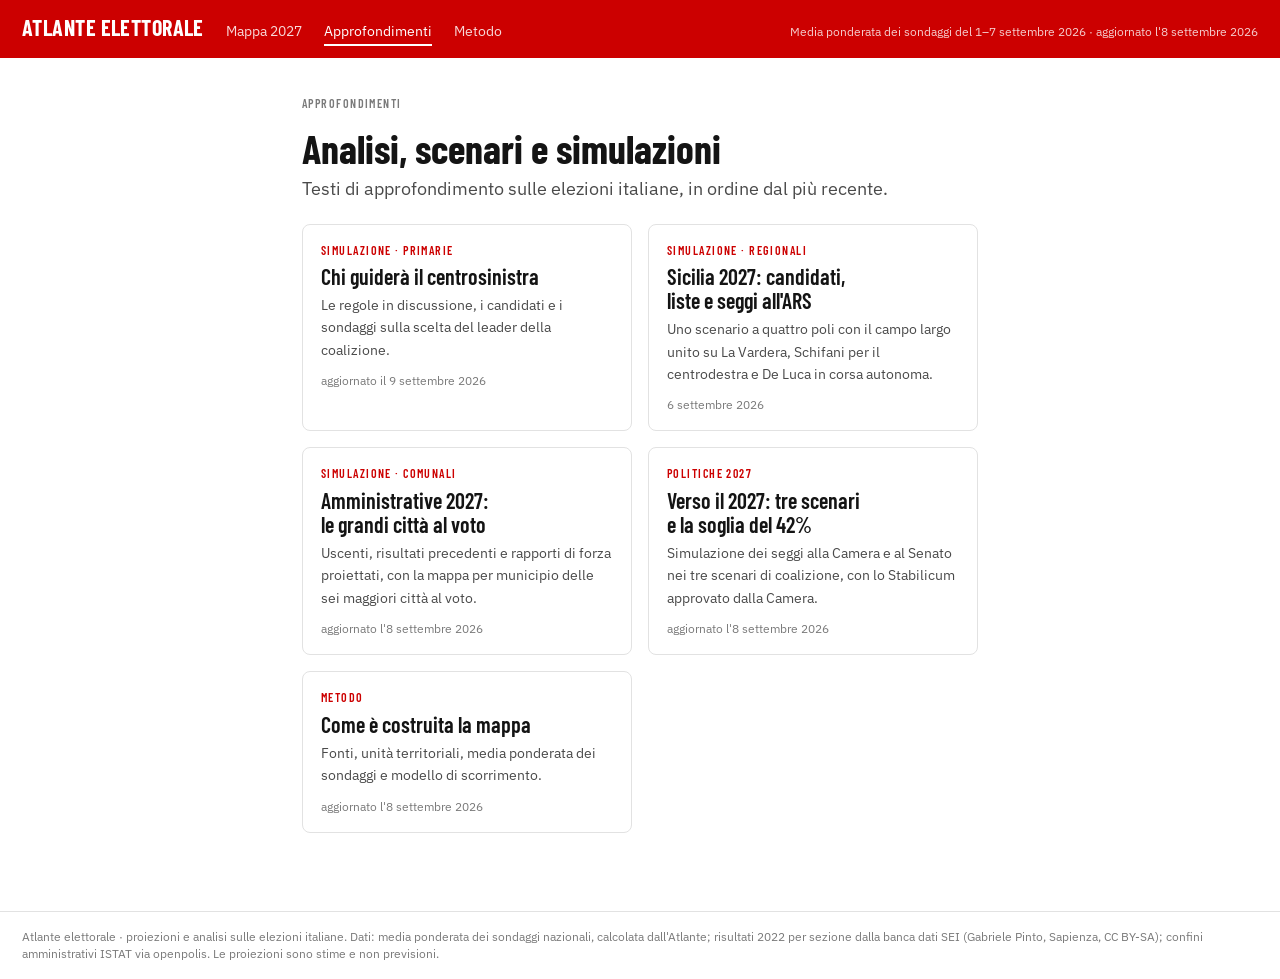
==== commit c90b43e0: "Add files via upload" ====
--- a/approfondimenti/index.html
+++ b/approfondimenti/index.html
@@ -19,7 +19,7 @@
 <h1>Analisi, scenari e simulazioni</h1>
 <p class="lede">Testi di approfondimento sulle elezioni italiane, in ordine dal più recente.</p>
 <div class="cards">
-  <a class="card" href="primarie-centrosinistra-2027.html"><div class="k">Simulazione · Primarie</div><h3>Chi guiderà il centrosinistra</h3><p>Le regole in discussione, i candidati e i sondaggi sulla scelta del leader della coalizione.</p><div class="d">6 settembre 2026</div></a><a class="card" href="regionali-sicilia-2027.html"><div class="k">Simulazione · Regionali</div><h3>Sicilia 2027: candidati, liste e seggi all'ARS</h3><p>Uno scenario a quattro poli con il campo largo unito su La Vardera, Schifani per il centrodestra e De Luca in corsa autonoma.</p><div class="d">6 settembre 2026</div></a>
+  <a class="card" href="primarie-centrosinistra-2027.html"><div class="k">Simulazione · Primarie</div><h3>Chi guiderà il centrosinistra</h3><p>Le regole in discussione, i candidati e i sondaggi sulla scelta del leader della coalizione.</p><div class="d">aggiornato il 9 settembre 2026</div></a><a class="card" href="regionali-sicilia-2027.html"><div class="k">Simulazione · Regionali</div><h3>Sicilia 2027: candidati, liste e seggi all'ARS</h3><p>Uno scenario a quattro poli con il campo largo unito su La Vardera, Schifani per il centrodestra e De Luca in corsa autonoma.</p><div class="d">6 settembre 2026</div></a>
   <a class="card" href="amministrative-2027.html"><div class="k">Simulazione · Comunali</div><h3>Amministrative 2027: le grandi città al voto</h3><p>Uscenti, risultati precedenti e rapporti di forza proiettati, con la mappa per municipio delle sei maggiori città al voto.</p><div class="d">aggiornato l'8 settembre 2026</div></a>
   <a class="card" href="scenari-2027.html"><div class="k">Politiche 2027</div><h3>Verso il 2027: tre scenari e la soglia del 42%</h3><p>Simulazione dei seggi alla Camera e al Senato nei tre scenari di coalizione, con lo Stabilicum approvato dalla Camera.</p><div class="d">aggiornato l'8 settembre 2026</div></a>
   <a class="card" href="metodo.html"><div class="k">Metodo</div><h3>Come è costruita la mappa</h3><p>Fonti, unità territoriali, media ponderata dei sondaggi e modello di scorrimento.</p><div class="d">aggiornato l'8 settembre 2026</div></a>
--- a/assets/site.css
+++ b/assets/site.css
@@ -124,3 +124,31 @@
 @media (prefers-color-scheme:dark){:root:not([data-theme="light"]) .supermedia .nat .t .d.up{color:#4ADE80}:root:not([data-theme="light"]) .supermedia .nat .t .d.down{color:#F87171}}
 :root[data-theme="dark"] .supermedia .nat .t .d.up{color:#4ADE80}
 :root[data-theme="dark"] .supermedia .nat .t .d.down{color:#F87171}
+
+/* tabella dei sondaggi (home) */
+.polls{margin:26px 0 6px;padding:14px 0 8px;border-top:3px solid var(--brand);border-bottom:1px solid var(--line)}
+.polls .eyebrow{margin-bottom:10px}
+.polls .rows{display:grid;gap:6px}
+.polls .row{display:grid;grid-template-columns:34px minmax(150px,1.15fr) minmax(0,3.2fr) 74px;align-items:center;gap:12px;
+  border:1px solid var(--line);border-radius:8px;padding:7px 10px;background:var(--panel)}
+.polls .row.used{border-color:var(--line);box-shadow:inset 3px 0 0 var(--brand)}
+.polls .sc{width:30px;height:30px;border-radius:50%;display:flex;align-items:center;justify-content:center;
+  font-family:"Barlow Condensed",Arial,sans-serif;font-weight:700;font-size:14px;color:#fff;font-variant-numeric:tabular-nums}
+.polls .who{min-width:0}
+.polls .who .n{display:block;font-weight:600;font-size:13.5px;line-height:1.2;white-space:nowrap;overflow:hidden;text-overflow:ellipsis}
+.polls .who .d{display:block;font-size:11.5px;color:var(--muted);line-height:1.2;white-space:nowrap;overflow:hidden;text-overflow:ellipsis}
+.polls .vals{display:flex;flex-wrap:wrap;gap:3px 14px;min-width:0}
+.polls .vals span{font-size:13px;white-space:nowrap;font-variant-numeric:tabular-nums}
+.polls .vals span b{font-family:"Barlow Condensed",Arial,sans-serif;font-weight:700;font-size:12px;letter-spacing:.04em;margin-right:5px}
+.polls .lead{justify-self:end;border-radius:999px;padding:3px 9px;font-size:11.5px;font-weight:700;color:#fff;
+  font-family:"Barlow Condensed",Arial,sans-serif;letter-spacing:.04em;white-space:nowrap;font-variant-numeric:tabular-nums}
+.polls .pl-more{margin-top:8px;border:1px solid var(--line);background:var(--panel2);border-radius:999px;padding:5px 14px;font-size:12.5px;cursor:pointer;color:var(--ink2)}
+.polls .pl-more:hover{border-color:var(--brand);color:var(--brand)}
+.polls .pl-cap{margin:12px 0 0;font-size:12px;color:var(--ink2);line-height:1.5}
+.polls .pl-cap b{color:var(--ink)}
+@media (max-width:820px){
+  .polls .row{grid-template-columns:30px minmax(0,1fr) 66px;grid-template-areas:"sc who lead" ". vals vals";row-gap:5px}
+  .polls .sc{grid-area:sc}.polls .who{grid-area:who}.polls .lead{grid-area:lead}.polls .vals{grid-area:vals;gap:2px 12px}
+  .polls .vals span{font-size:12.5px}
+}
+@media (max-width:400px){.polls .row{padding:7px 8px;gap:8px}.polls .vals span{font-size:12px}}
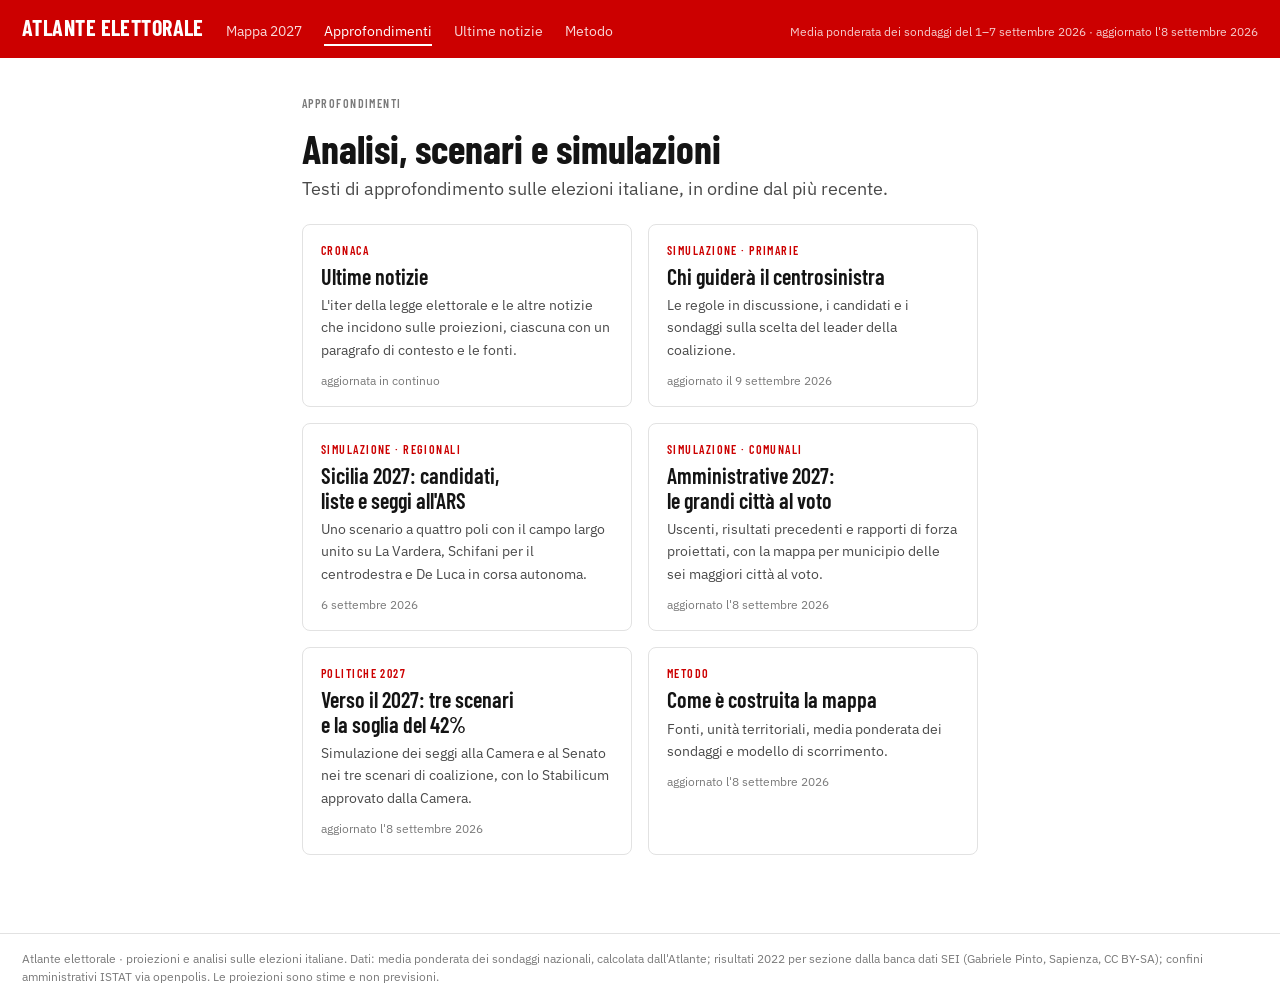
==== commit 0c7edcc1: "Add files via upload" ====
--- a/approfondimenti/index.html
+++ b/approfondimenti/index.html
@@ -12,6 +12,7 @@
   <a class="brand" href="../index.html">Atlante elettorale</a>
   <a class="item" href="../mappa/index.html">Mappa 2027</a>
   <a class="item" href="../approfondimenti/index.html" aria-current="page">Approfondimenti</a>
+  <a class="item" href="../approfondimenti/ultime-notizie.html">Ultime notizie</a>
   <a class="item" href="../approfondimenti/metodo.html">Metodo</a>
   <span class="right" id="site-updated"></span>
 </nav><main class="prose">
@@ -19,6 +20,7 @@
 <h1>Analisi, scenari e simulazioni</h1>
 <p class="lede">Testi di approfondimento sulle elezioni italiane, in ordine dal più recente.</p>
 <div class="cards">
+  <a class="card" href="ultime-notizie.html"><div class="k">Cronaca</div><h3>Ultime notizie</h3><p>L'iter della legge elettorale e le altre notizie che incidono sulle proiezioni, ciascuna con un paragrafo di contesto e le fonti.</p><div class="d">aggiornata in continuo</div></a>
   <a class="card" href="primarie-centrosinistra-2027.html"><div class="k">Simulazione · Primarie</div><h3>Chi guiderà il centrosinistra</h3><p>Le regole in discussione, i candidati e i sondaggi sulla scelta del leader della coalizione.</p><div class="d">aggiornato il 9 settembre 2026</div></a><a class="card" href="regionali-sicilia-2027.html"><div class="k">Simulazione · Regionali</div><h3>Sicilia 2027: candidati, liste e seggi all'ARS</h3><p>Uno scenario a quattro poli con il campo largo unito su La Vardera, Schifani per il centrodestra e De Luca in corsa autonoma.</p><div class="d">6 settembre 2026</div></a>
   <a class="card" href="amministrative-2027.html"><div class="k">Simulazione · Comunali</div><h3>Amministrative 2027: le grandi città al voto</h3><p>Uscenti, risultati precedenti e rapporti di forza proiettati, con la mappa per municipio delle sei maggiori città al voto.</p><div class="d">aggiornato l'8 settembre 2026</div></a>
   <a class="card" href="scenari-2027.html"><div class="k">Politiche 2027</div><h3>Verso il 2027: tre scenari e la soglia del 42%</h3><p>Simulazione dei seggi alla Camera e al Senato nei tre scenari di coalizione, con lo Stabilicum approvato dalla Camera.</p><div class="d">aggiornato l'8 settembre 2026</div></a>
--- a/assets/site.css
+++ b/assets/site.css
@@ -129,7 +129,7 @@
 .polls{margin:26px 0 6px;padding:14px 0 8px;border-top:3px solid var(--brand);border-bottom:1px solid var(--line)}
 .polls .eyebrow{margin-bottom:10px}
 .polls .rows{display:grid;gap:6px}
-.polls .row{display:grid;grid-template-columns:34px minmax(150px,1.15fr) minmax(0,3.2fr) 74px;align-items:center;gap:12px;
+.polls .row{display:grid;grid-template-columns:34px minmax(146px,0.95fr) minmax(0,2.6fr) 72px;align-items:center;gap:12px;
   border:1px solid var(--line);border-radius:8px;padding:7px 10px;background:var(--panel)}
 .polls .row.used{border-color:var(--line);box-shadow:inset 3px 0 0 var(--brand)}
 .polls .sc{width:30px;height:30px;border-radius:50%;display:flex;align-items:center;justify-content:center;
@@ -137,8 +137,10 @@
 .polls .who{min-width:0}
 .polls .who .n{display:block;font-weight:600;font-size:13.5px;line-height:1.2;white-space:nowrap;overflow:hidden;text-overflow:ellipsis}
 .polls .who .d{display:block;font-size:11.5px;color:var(--muted);line-height:1.2;white-space:nowrap;overflow:hidden;text-overflow:ellipsis}
-.polls .vals{display:flex;flex-wrap:wrap;gap:3px 14px;min-width:0}
+.polls .vals{display:grid;grid-template-columns:repeat(4,minmax(0,1fr));gap:2px 10px;min-width:0}
 .polls .vals span{font-size:13px;white-space:nowrap;font-variant-numeric:tabular-nums}
+
+.polls .vals span.rest{color:var(--muted)}
 .polls .vals span b{font-family:"Barlow Condensed",Arial,sans-serif;font-weight:700;font-size:12px;letter-spacing:.04em;margin-right:5px}
 .polls .lead{justify-self:end;border-radius:999px;padding:3px 9px;font-size:11.5px;font-weight:700;color:#fff;
   font-family:"Barlow Condensed",Arial,sans-serif;letter-spacing:.04em;white-space:nowrap;font-variant-numeric:tabular-nums}
@@ -148,7 +150,36 @@
 .polls .pl-cap b{color:var(--ink)}
 @media (max-width:820px){
   .polls .row{grid-template-columns:30px minmax(0,1fr) 66px;grid-template-areas:"sc who lead" ". vals vals";row-gap:5px}
+  .polls .vals{grid-template-columns:repeat(3,minmax(0,1fr))}
   .polls .sc{grid-area:sc}.polls .who{grid-area:who}.polls .lead{grid-area:lead}.polls .vals{grid-area:vals;gap:2px 12px}
   .polls .vals span{font-size:12.5px}
 }
-@media (max-width:400px){.polls .row{padding:7px 8px;gap:8px}.polls .vals span{font-size:12px}}
+@media (max-width:400px){.polls .row{padding:7px 8px;gap:8px}.polls .vals{grid-template-columns:repeat(2,minmax(0,1fr))}.polls .vals span{font-size:12px}}
+
+/* banner ultime notizie (colonna laterale) */
+.newsbox{display:block;margin-top:16px;border:1px solid var(--line);border-radius:8px;background:var(--panel);text-decoration:none;color:inherit;overflow:hidden}
+.newsbox:hover{border-color:var(--brand)}
+.newsbox .nb-head{display:flex;align-items:center;gap:9px;padding:11px 14px;border-bottom:1px solid var(--line)}
+.newsbox .nb-head .dot{width:13px;height:13px;border-radius:50%;border:2.5px solid var(--brand);flex:none}
+.newsbox .nb-t{font-family:"Barlow Condensed",Arial,sans-serif;font-weight:700;font-size:13px;letter-spacing:.16em;text-transform:uppercase;color:var(--ink)}
+.newsbox .nb-list{list-style:none;margin:0;padding:0 14px}
+.newsbox .nb-list li{display:grid;grid-template-columns:38px 1fr;gap:10px;align-items:start;padding:11px 0;border-bottom:1px solid var(--line2)}
+.newsbox .nb-list li:last-child{border-bottom:0}
+.newsbox .nb-list li.nb-empty{display:block;color:var(--muted);font-size:12.5px}
+.newsbox .ago{font-family:"Barlow Condensed",Arial,sans-serif;font-weight:700;font-size:13px;color:var(--brand);font-variant-numeric:tabular-nums;padding-top:1px;white-space:nowrap}
+.newsbox .ttl{font-weight:600;font-size:14px;line-height:1.25;color:var(--ink)}
+.newsbox:hover .ttl{color:var(--brand)}
+.newsbox .nb-more{padding:10px 14px 12px;font-size:12px;color:var(--ink2);border-top:1px solid var(--line);background:var(--panel2)}
+
+/* pagina delle ultime notizie */
+.newsfeed{list-style:none;margin:18px 0 0;padding:0}
+.newsfeed li{padding:0 0 18px;margin-bottom:18px;border-bottom:1px solid var(--line2)}
+.newsfeed li:last-child{border-bottom:0}
+.newsfeed .meta2{display:flex;flex-wrap:wrap;align-items:baseline;gap:10px;margin-bottom:4px}
+.newsfeed .ago{font-family:"Barlow Condensed",Arial,sans-serif;font-weight:700;font-size:13px;letter-spacing:.06em;color:var(--brand);text-transform:uppercase}
+.newsfeed .when2{font-size:12px;color:var(--muted)}
+.newsfeed .tag{font-size:11px;border:1px solid var(--line);border-radius:999px;padding:1px 8px;color:var(--ink2)}
+.newsfeed h3{font-family:"Barlow Condensed",Arial,sans-serif;font-size:24px;font-weight:600;line-height:1.1;margin:0 0 6px}
+.newsfeed p{margin:0 0 8px}
+.newsfeed .src{font-size:12px;color:var(--muted)}
+.newsfeed .src a{color:var(--ink2)}
